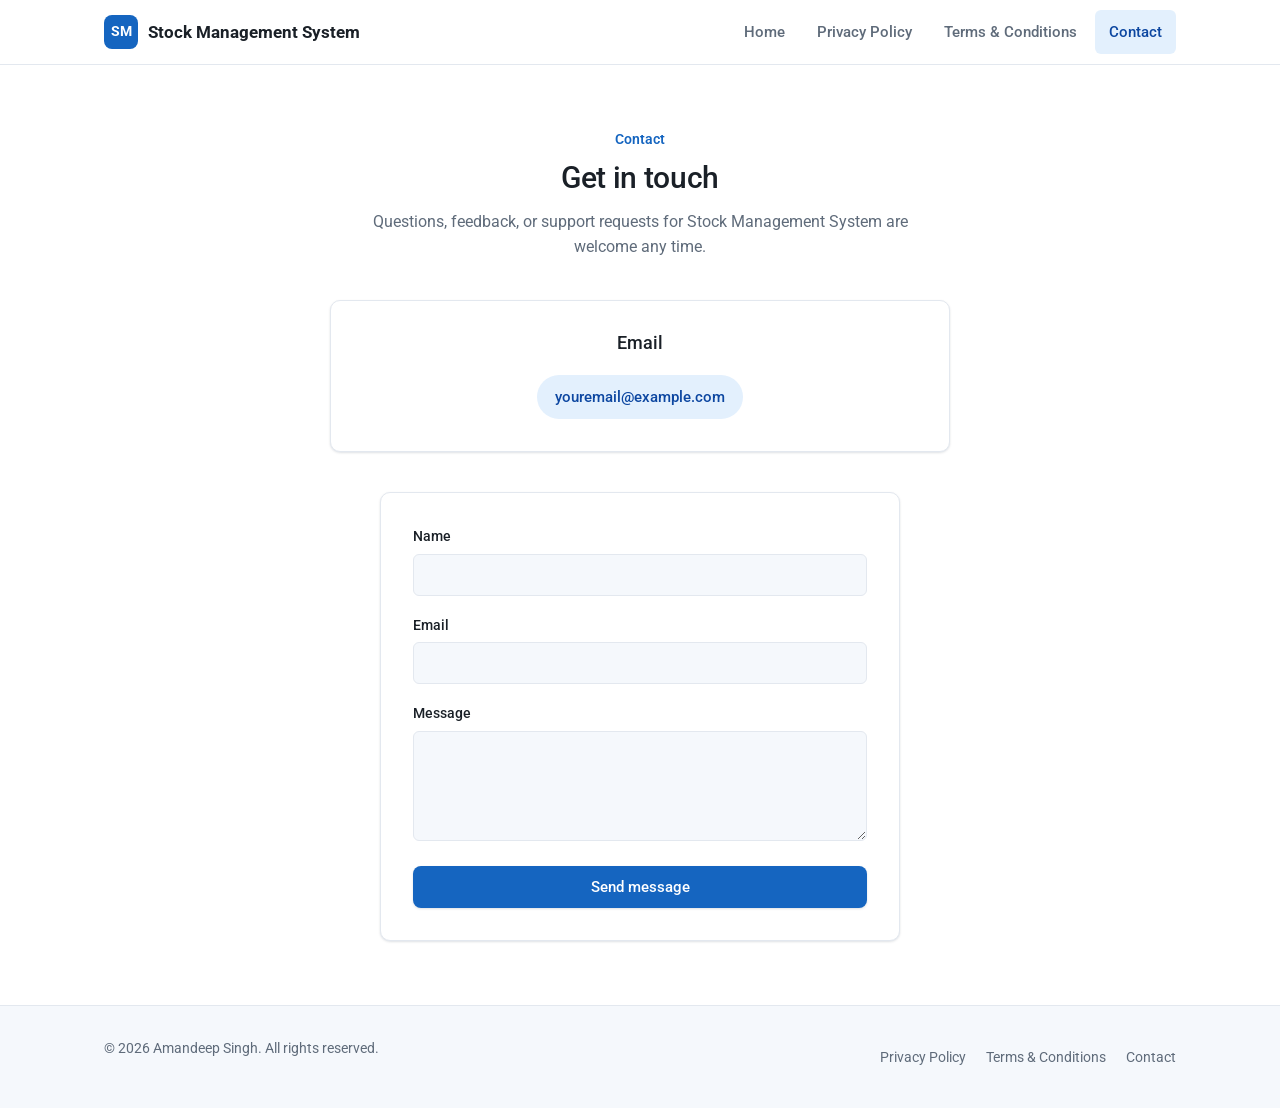
==== contact.html @ b055698a "Add files via upload" ====
<!DOCTYPE html>
<html lang="en">
<head>
<meta charset="UTF-8">
<meta name="viewport" content="width=device-width, initial-scale=1">
<title>Contact — Stock Management System</title>
<meta name="description" content="Contact Amandeep Singh, developer of the Stock Management System Android app.">
<link rel="preconnect" href="https://fonts.googleapis.com">
<link rel="preconnect" href="https://fonts.gstatic.com" crossorigin>
<link href="https://fonts.googleapis.com/css2?family=Roboto:wght@400;500;700&display=swap" rel="stylesheet">
<link rel="stylesheet" href="style.css">
</head>
<body>

<header class="site-header">
  <nav class="nav container">
    <a class="nav-brand" href="index.html">
      <span class="brand-mark">SM</span>
      Stock Management System
    </a>
    <button class="nav-toggle" aria-label="Toggle menu" aria-expanded="false">
      <svg viewBox="0 0 24 24" fill="none" stroke="currentColor" stroke-width="2" stroke-linecap="round"><path d="M4 6h16M4 12h16M4 18h16"/></svg>
    </button>
    <ul class="nav-links">
      <li><a href="index.html">Home</a></li>
      <li><a href="privacy.html">Privacy Policy</a></li>
      <li><a href="terms.html">Terms &amp; Conditions</a></li>
      <li><a href="contact.html">Contact</a></li>
    </ul>
  </nav>
</header>

<main>
  <section>
    <div class="container">
      <div class="section-head">
        <div class="eyebrow">Contact</div>
        <h2>Get in touch</h2>
        <p>Questions, feedback, or support requests for Stock Management System are welcome any time.</p>
      </div>

      <div class="contact-panel" style="margin-bottom: 40px;">
        <h3>Email</h3>
        <a class="email-pill" href="mailto:youremail@example.com">youremail@example.com</a>
      </div>

      <form class="contact-form" id="contact-form" data-contact-email="youremail@example.com" novalidate>
        <div class="form-field">
          <label for="cf-name">Name</label>
          <input type="text" id="cf-name" name="name" autocomplete="name">
          <p class="form-error">Please enter your name.</p>
        </div>

        <div class="form-field">
          <label for="cf-email">Email</label>
          <input type="email" id="cf-email" name="email" autocomplete="email">
          <p class="form-error">Please enter a valid email address.</p>
        </div>

        <div class="form-field">
          <label for="cf-message">Message</label>
          <textarea id="cf-message" name="message"></textarea>
          <p class="form-error">Please enter a message.</p>
        </div>

        <button type="submit" class="btn-primary">Send message</button>
        <p class="form-status" id="form-status"></p>
      </form>
    </div>
  </section>
</main>

<footer class="site-footer">
  <div class="container footer-inner">
    <p class="footer-copy">&copy; <span data-year></span> Amandeep Singh. All rights reserved.</p>
    <ul class="footer-links">
      <li><a href="privacy.html">Privacy Policy</a></li>
      <li><a href="terms.html">Terms &amp; Conditions</a></li>
      <li><a href="contact.html">Contact</a></li>
    </ul>
  </div>
</footer>

<script src="script.js"></script>
</body>
</html>
---- style.css ----
/* ==========================================================================
   Stock Management System — Developer Website
   Material Design, blue & white theme
   ========================================================================== */

:root {
  --primary: #1565C0;
  --primary-dark: #0D47A1;
  --primary-light: #42A5F5;
  --primary-tint: #E3F0FD;
  --surface: #FFFFFF;
  --surface-alt: #F5F8FC;
  --text: #1A2027;
  --text-secondary: #5F6B7A;
  --divider: #E3E8EF;
  --shadow-1: 0 1px 2px rgba(15, 34, 58, 0.06), 0 1px 3px rgba(15, 34, 58, 0.08);
  --shadow-2: 0 2px 8px rgba(15, 34, 58, 0.10), 0 1px 3px rgba(15, 34, 58, 0.08);
  --radius: 10px;
  --max-width: 1120px;
}

* { box-sizing: border-box; }

html {
  scroll-behavior: smooth;
}

body {
  margin: 0;
  font-family: 'Roboto', -apple-system, BlinkMacSystemFont, 'Segoe UI', sans-serif;
  color: var(--text);
  background: var(--surface);
  line-height: 1.6;
  -webkit-font-smoothing: antialiased;
}

img, svg { display: block; max-width: 100%; }

h1, h2, h3, h4 {
  font-weight: 500;
  line-height: 1.25;
  margin: 0 0 12px;
  letter-spacing: -0.01em;
}

p { margin: 0 0 16px; color: var(--text-secondary); }

a {
  color: var(--primary);
  text-decoration: none;
}
a:hover { text-decoration: underline; }

a:focus-visible,
button:focus-visible,
input:focus-visible,
textarea:focus-visible {
  outline: 2px solid var(--primary-dark);
  outline-offset: 2px;
  border-radius: 4px;
}

.container {
  max-width: var(--max-width);
  margin: 0 auto;
  padding: 0 24px;
}

@media (prefers-reduced-motion: reduce) {
  html { scroll-behavior: auto; }
  * { animation-duration: 0.01ms !important; transition-duration: 0.01ms !important; }
}

/* ---------------------------------------------------------------------- */
/* Header / Navigation                                                    */
/* ---------------------------------------------------------------------- */

.site-header {
  position: sticky;
  top: 0;
  z-index: 100;
  background: var(--surface);
  border-bottom: 1px solid var(--divider);
}

.nav {
  display: flex;
  align-items: center;
  justify-content: space-between;
  height: 64px;
}

.nav-brand {
  display: flex;
  align-items: center;
  gap: 10px;
  font-weight: 700;
  font-size: 1.05rem;
  color: var(--text);
}

.nav-brand:hover { text-decoration: none; }

.brand-mark {
  width: 34px;
  height: 34px;
  border-radius: 8px;
  background: var(--primary);
  color: #fff;
  display: flex;
  align-items: center;
  justify-content: center;
  font-size: 0.85rem;
  font-weight: 700;
  flex-shrink: 0;
}

.nav-links {
  display: flex;
  align-items: center;
  gap: 4px;
  list-style: none;
  margin: 0;
  padding: 0;
}

.nav-links a {
  display: block;
  padding: 10px 14px;
  border-radius: 6px;
  color: var(--text-secondary);
  font-weight: 500;
  font-size: 0.94rem;
}

.nav-links a:hover {
  background: var(--primary-tint);
  color: var(--primary-dark);
  text-decoration: none;
}

.nav-links a[aria-current="page"] {
  color: var(--primary-dark);
  background: var(--primary-tint);
}

.nav-toggle {
  display: none;
  background: none;
  border: none;
  padding: 8px;
  cursor: pointer;
  border-radius: 6px;
}

.nav-toggle svg { width: 24px; height: 24px; color: var(--text); }

@media (max-width: 760px) {
  .nav-toggle { display: inline-flex; }

  .nav-links {
    position: absolute;
    top: 64px;
    left: 0;
    right: 0;
    flex-direction: column;
    align-items: stretch;
    background: var(--surface);
    border-bottom: 1px solid var(--divider);
    box-shadow: var(--shadow-2);
    padding: 8px 16px 16px;
    gap: 2px;
    display: none;
  }

  .nav-links.open { display: flex; }

  .nav-links a { padding: 12px 14px; }
}

/* ---------------------------------------------------------------------- */
/* Hero                                                                    */
/* ---------------------------------------------------------------------- */

.hero {
  background: linear-gradient(155deg, var(--primary-dark) 0%, var(--primary) 60%, var(--primary-light) 100%);
  color: #fff;
  padding: 72px 0 64px;
  text-align: center;
}

.hero-icon {
  width: 64px;
  height: 64px;
  border-radius: 16px;
  background: rgba(255, 255, 255, 0.16);
  border: 1px solid rgba(255, 255, 255, 0.35);
  display: flex;
  align-items: center;
  justify-content: center;
  margin: 0 auto 24px;
  font-weight: 700;
  font-size: 1.3rem;
}

.hero h1 {
  font-size: clamp(1.9rem, 5vw, 2.75rem);
  color: #fff;
  margin-bottom: 10px;
}

.hero .subtitle {
  font-size: clamp(1.05rem, 2.6vw, 1.3rem);
  font-weight: 400;
  color: rgba(255, 255, 255, 0.92);
  margin-bottom: 18px;
}

.hero .lede {
  max-width: 56ch;
  margin: 0 auto;
  color: rgba(255, 255, 255, 0.85);
  font-size: 1rem;
}

.badge-row {
  margin-top: 28px;
  display: flex;
  justify-content: center;
  gap: 12px;
  flex-wrap: wrap;
}

.badge-pill {
  display: inline-flex;
  align-items: center;
  gap: 8px;
  background: rgba(255, 255, 255, 0.14);
  border: 1px solid rgba(255, 255, 255, 0.35);
  color: #fff;
  padding: 9px 16px;
  border-radius: 24px;
  font-size: 0.88rem;
  font-weight: 500;
}

/* ---------------------------------------------------------------------- */
/* Sections                                                                */
/* ---------------------------------------------------------------------- */

section { padding: 64px 0; }
section.alt { background: var(--surface-alt); }

.section-head {
  text-align: center;
  max-width: 60ch;
  margin: 0 auto 40px;
}

.section-head h2 {
  font-size: clamp(1.5rem, 3.5vw, 1.9rem);
}

.eyebrow {
  color: var(--primary);
  font-weight: 600;
  font-size: 0.85rem;
  margin-bottom: 8px;
}

/* ---------------------------------------------------------------------- */
/* Feature cards                                                          */
/* ---------------------------------------------------------------------- */

.feature-grid {
  display: grid;
  grid-template-columns: repeat(auto-fit, minmax(230px, 1fr));
  gap: 20px;
}

.feature-card {
  background: var(--surface);
  border: 1px solid var(--divider);
  border-radius: var(--radius);
  padding: 24px;
  box-shadow: var(--shadow-1);
  transition: box-shadow 0.15s ease, transform 0.15s ease;
}

.feature-card:hover {
  box-shadow: var(--shadow-2);
  transform: translateY(-2px);
}

.feature-icon {
  width: 44px;
  height: 44px;
  border-radius: 10px;
  background: var(--primary-tint);
  color: var(--primary-dark);
  display: flex;
  align-items: center;
  justify-content: center;
  margin-bottom: 16px;
}

.feature-icon svg { width: 24px; height: 24px; }

.feature-card h3 {
  font-size: 1.05rem;
  color: var(--text);
}

.feature-card p { margin: 0; font-size: 0.92rem; }

/* ---------------------------------------------------------------------- */
/* About / developer card                                                 */
/* ---------------------------------------------------------------------- */

.about-card {
  display: grid;
  grid-template-columns: auto 1fr;
  gap: 24px;
  align-items: flex-start;
  background: var(--surface);
  border: 1px solid var(--divider);
  border-radius: var(--radius);
  padding: 28px;
  box-shadow: var(--shadow-1);
  max-width: 720px;
  margin: 0 auto;
}

.avatar {
  width: 56px;
  height: 56px;
  border-radius: 50%;
  background: var(--primary);
  color: #fff;
  display: flex;
  align-items: center;
  justify-content: center;
  font-weight: 700;
  font-size: 1.1rem;
  flex-shrink: 0;
}

.about-card h3 { font-size: 1.1rem; }
.about-card p:last-child { margin-bottom: 0; }

@media (max-width: 480px) {
  .about-card { grid-template-columns: 1fr; text-align: left; }
}

/* ---------------------------------------------------------------------- */
/* Contact block (home + contact page)                                    */
/* ---------------------------------------------------------------------- */

.contact-panel {
  background: var(--surface);
  border: 1px solid var(--divider);
  border-radius: var(--radius);
  box-shadow: var(--shadow-1);
  padding: 32px;
  max-width: 620px;
  margin: 0 auto;
  text-align: center;
}

.contact-panel h3 { font-size: 1.1rem; }

.email-pill {
  display: inline-flex;
  align-items: center;
  gap: 8px;
  margin-top: 8px;
  padding: 10px 18px;
  background: var(--primary-tint);
  color: var(--primary-dark);
  border-radius: 24px;
  font-weight: 500;
  font-size: 0.95rem;
}

.email-pill:hover { text-decoration: none; background: #d5e8fb; }

/* ---------------------------------------------------------------------- */
/* Contact form                                                           */
/* ---------------------------------------------------------------------- */

.contact-form {
  max-width: 520px;
  margin: 0 auto;
  background: var(--surface);
  border: 1px solid var(--divider);
  border-radius: var(--radius);
  box-shadow: var(--shadow-1);
  padding: 32px;
}

.form-field { margin-bottom: 18px; }

.form-field label {
  display: block;
  font-size: 0.88rem;
  font-weight: 500;
  color: var(--text);
  margin-bottom: 6px;
}

.form-field input,
.form-field textarea {
  width: 100%;
  padding: 11px 13px;
  border: 1px solid var(--divider);
  border-radius: 6px;
  font-family: inherit;
  font-size: 0.95rem;
  color: var(--text);
  background: var(--surface-alt);
}

.form-field input:focus,
.form-field textarea:focus {
  outline: none;
  border-color: var(--primary);
  background: var(--surface);
}

.form-field textarea { resize: vertical; min-height: 110px; }

.form-error {
  color: #C62828;
  font-size: 0.82rem;
  margin-top: 5px;
  display: none;
}

.form-field.invalid input,
.form-field.invalid textarea { border-color: #C62828; }

.form-field.invalid .form-error { display: block; }

.btn-primary {
  display: inline-flex;
  align-items: center;
  justify-content: center;
  gap: 8px;
  background: var(--primary);
  color: #fff;
  border: none;
  padding: 12px 24px;
  border-radius: 8px;
  font-size: 0.95rem;
  font-weight: 500;
  font-family: inherit;
  cursor: pointer;
  box-shadow: var(--shadow-1);
  width: 100%;
}

.btn-primary:hover { background: var(--primary-dark); }

.form-status {
  margin-top: 14px;
  font-size: 0.88rem;
  text-align: center;
  color: var(--text-secondary);
  display: none;
}

.form-status.visible { display: block; }

/* ---------------------------------------------------------------------- */
/* Legal pages (privacy / terms)                                          */
/* ---------------------------------------------------------------------- */

.legal-page { padding: 56px 0 64px; }

.legal-page .container { max-width: 760px; }

.legal-page h1 { font-size: clamp(1.6rem, 4vw, 2.1rem); }

.updated-date {
  color: var(--text-secondary);
  font-size: 0.88rem;
  margin-bottom: 32px;
}

.legal-page h2 {
  font-size: 1.1rem;
  margin-top: 32px;
  padding-top: 20px;
  border-top: 1px solid var(--divider);
  color: var(--text);
}

.legal-page ul { padding-left: 20px; margin: 10px 0 16px; }
.legal-page li { color: var(--text-secondary); margin-bottom: 6px; }
.legal-page strong { color: var(--text); }

/* ---------------------------------------------------------------------- */
/* Footer                                                                  */
/* ---------------------------------------------------------------------- */

.site-footer {
  border-top: 1px solid var(--divider);
  background: var(--surface-alt);
  padding: 32px 0;
}

.footer-inner {
  display: flex;
  flex-wrap: wrap;
  align-items: center;
  justify-content: space-between;
  gap: 16px;
}

.footer-copy {
  font-size: 0.85rem;
  color: var(--text-secondary);
}

.footer-links {
  display: flex;
  gap: 20px;
  list-style: none;
  margin: 0;
  padding: 0;
  flex-wrap: wrap;
}

.footer-links a {
  font-size: 0.85rem;
  color: var(--text-secondary);
}

.footer-links a:hover { color: var(--primary-dark); }

@media (max-width: 520px) {
  .footer-inner { flex-direction: column; align-items: flex-start; }
}
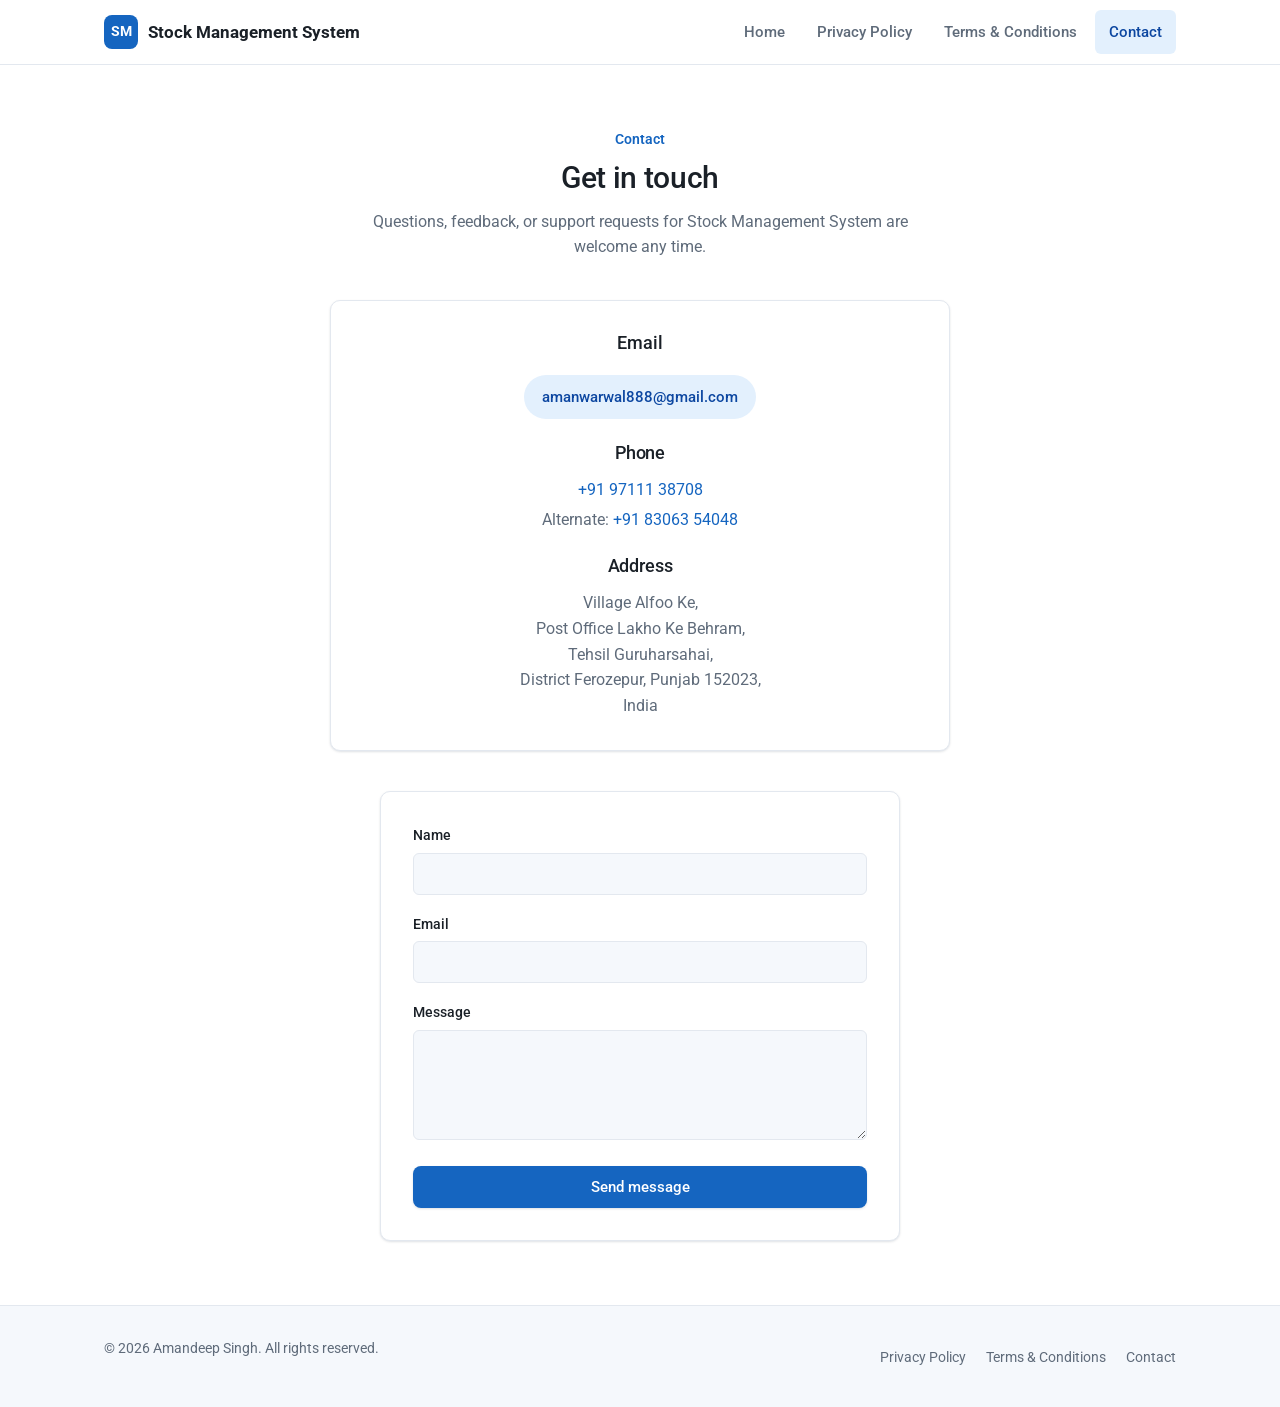
==== commit 0ba91b98: "Update contact.html" ====
--- a/contact.html
+++ b/contact.html
@@ -41,10 +41,23 @@
 
       <div class="contact-panel" style="margin-bottom: 40px;">
         <h3>Email</h3>
-        <a class="email-pill" href="mailto:youremail@example.com">youremail@example.com</a>
+        <a class="email-pill" href="mailto:amanwarwal888@gmail.com">amanwarwal888@gmail.com</a>
+
+        <h3 style="margin-top: 24px;">Phone</h3>
+        <p style="margin-bottom: 4px;"><a href="tel:+919711138708">+91 97111 38708</a></p>
+        <p style="margin-bottom: 0;">Alternate: <a href="tel:+918306354048">+91 83063 54048</a></p>
+
+        <h3 style="margin-top: 24px;">Address</h3>
+        <p style="margin-bottom: 0;">
+          Village Alfoo Ke,<br>
+          Post Office Lakho Ke Behram,<br>
+          Tehsil Guruharsahai,<br>
+          District Ferozepur, Punjab 152023,<br>
+          India
+        </p>
       </div>
 
-      <form class="contact-form" id="contact-form" data-contact-email="youremail@example.com" novalidate>
+      <form class="contact-form" id="contact-form" data-contact-email="amanwarwal888@gmail.com" novalidate>
         <div class="form-field">
           <label for="cf-name">Name</label>
           <input type="text" id="cf-name" name="name" autocomplete="name">
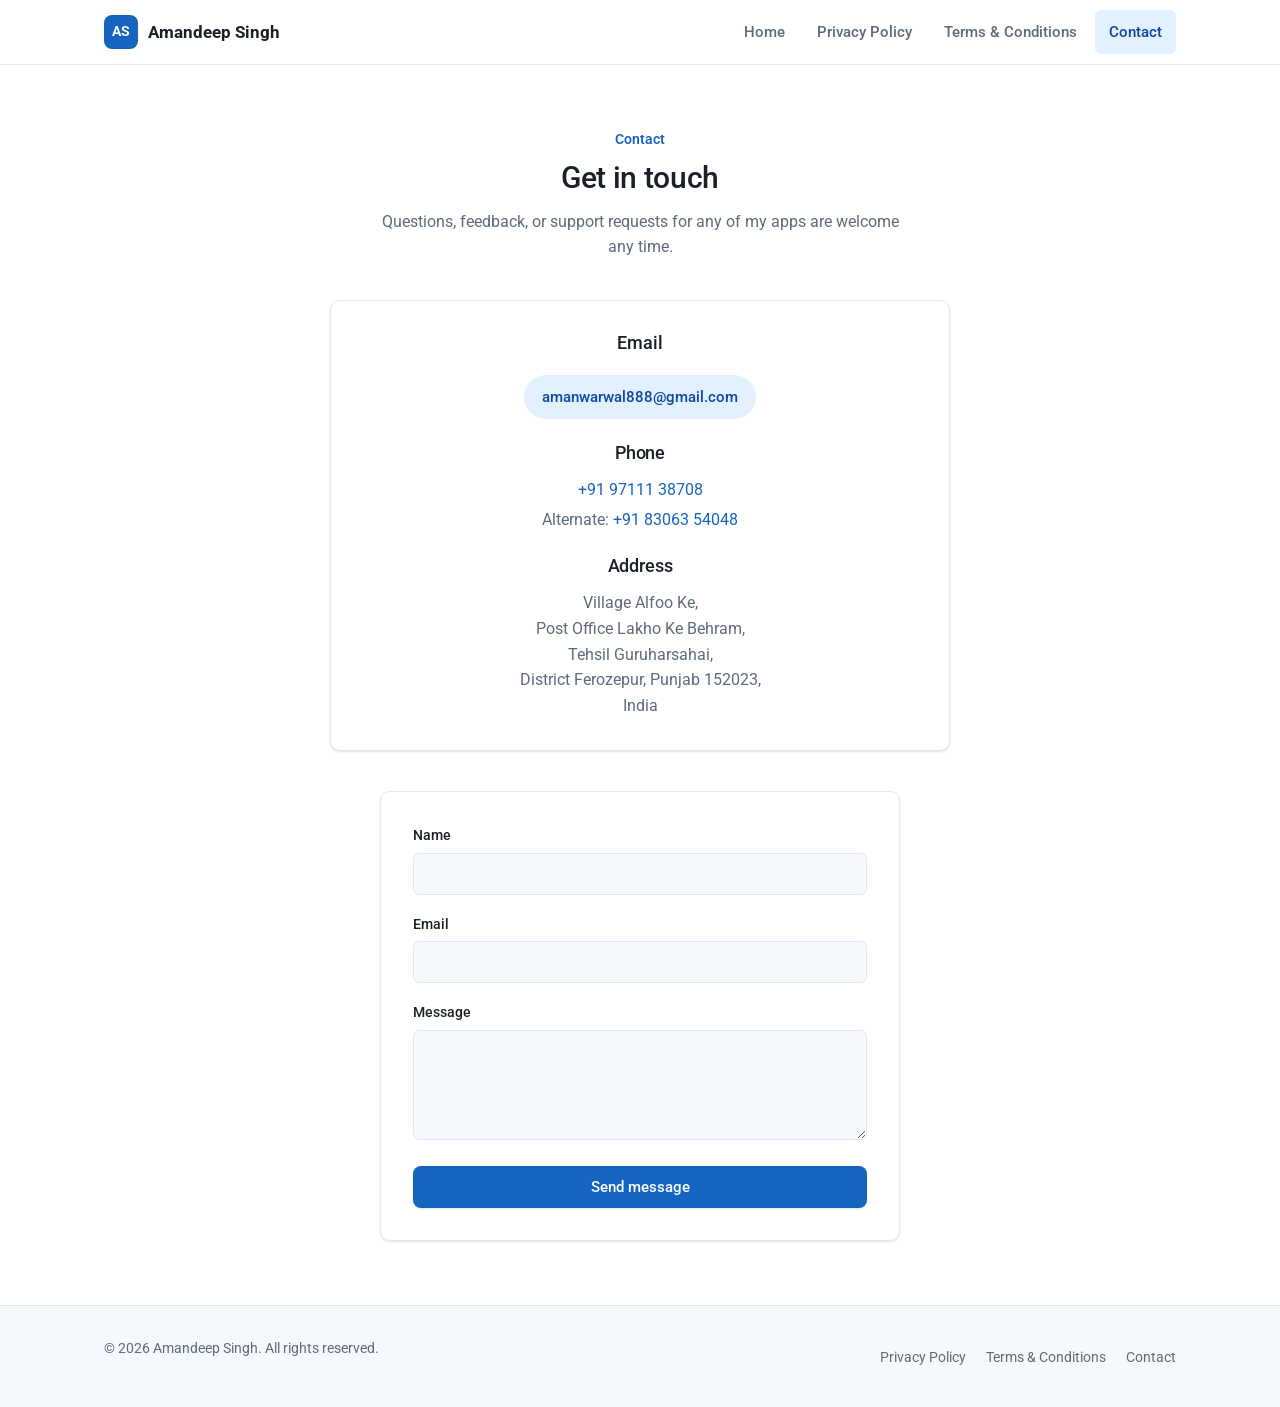
==== commit b90b6d52: "Update contact.html" ====
--- a/contact.html
+++ b/contact.html
@@ -3,8 +3,8 @@
 <head>
 <meta charset="UTF-8">
 <meta name="viewport" content="width=device-width, initial-scale=1">
-<title>Contact — Stock Management System</title>
-<meta name="description" content="Contact Amandeep Singh, developer of the Stock Management System Android app.">
+<title>Contact — Amandeep Singh Apps</title>
+<meta name="description" content="Contact Amandeep Singh, developer of Stock Management System and other Android apps.">
 <link rel="preconnect" href="https://fonts.googleapis.com">
 <link rel="preconnect" href="https://fonts.gstatic.com" crossorigin>
 <link href="https://fonts.googleapis.com/css2?family=Roboto:wght@400;500;700&display=swap" rel="stylesheet">
@@ -15,8 +15,8 @@
 <header class="site-header">
   <nav class="nav container">
     <a class="nav-brand" href="index.html">
-      <span class="brand-mark">SM</span>
-      Stock Management System
+      <span class="brand-mark">AS</span>
+      Amandeep Singh
     </a>
     <button class="nav-toggle" aria-label="Toggle menu" aria-expanded="false">
       <svg viewBox="0 0 24 24" fill="none" stroke="currentColor" stroke-width="2" stroke-linecap="round"><path d="M4 6h16M4 12h16M4 18h16"/></svg>
@@ -36,7 +36,7 @@
       <div class="section-head">
         <div class="eyebrow">Contact</div>
         <h2>Get in touch</h2>
-        <p>Questions, feedback, or support requests for Stock Management System are welcome any time.</p>
+        <p>Questions, feedback, or support requests for any of my apps are welcome any time.</p>
       </div>
 
       <div class="contact-panel" style="margin-bottom: 40px;">
